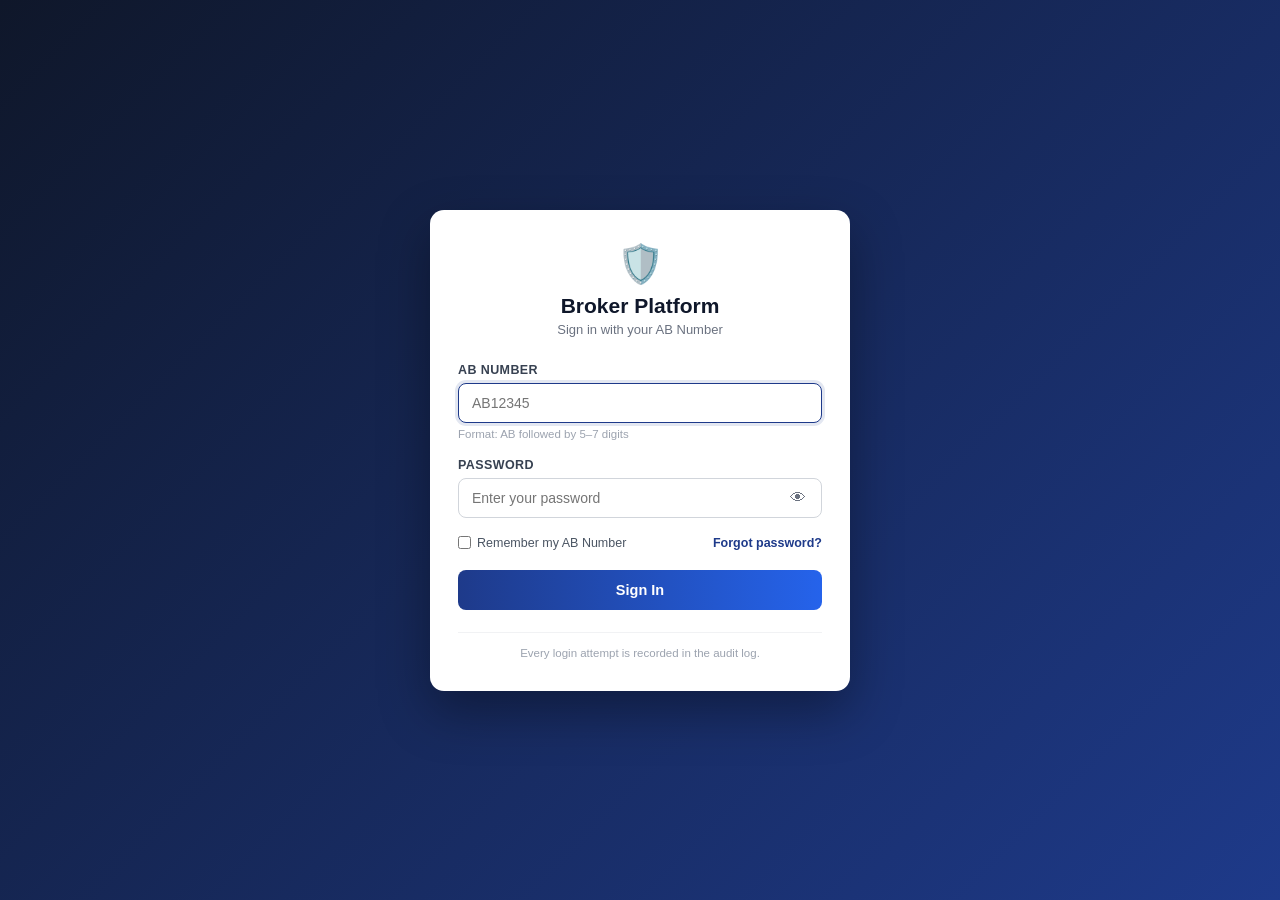
==== index.html @ 59cff595 "Initial commit: Audit Log Console with AB Number authentication" ====
<!DOCTYPE html>
<html lang="en">
<head>
  <meta charset="UTF-8" />
  <meta name="viewport" content="width=device-width, initial-scale=1.0"/>
  <title>Broker Platform — Login</title>
  <link rel="stylesheet" href="css/login.css" />
</head>
<body>

  <div class="login-wrap">
    <div class="login-card">

      <div class="brand">
        <div class="brand-icon">🛡️</div>
        <h1>Broker Platform</h1>
        <p>Sign in with your AB Number</p>
      </div>

      <form id="loginForm" autocomplete="off">
        <div class="field">
          <label for="abNumber">AB Number</label>
          <input
            type="text"
            id="abNumber"
            name="abNumber"
            placeholder="AB12345"
            pattern="^AB\d{5,7}$"
            maxlength="9"
            required
            autofocus
          />
          <small class="hint">Format: AB followed by 5–7 digits</small>
        </div>

        <div class="field">
          <label for="password">Password</label>
          <div class="password-wrap">
            <input
              type="password"
              id="password"
              name="password"
              placeholder="Enter your password"
              minlength="8"
              required
            />
            <button type="button" id="togglePwd" class="toggle-pwd" aria-label="Show password">👁</button>
          </div>
        </div>

        <div class="row">
          <label class="remember">
            <input type="checkbox" id="remember" />
            <span>Remember my AB Number</span>
          </label>
          <a href="#" class="forgot">Forgot password?</a>
        </div>

        <button type="submit" class="btn-primary" id="loginBtn">
          Sign In
        </button>

        <div id="errorBox" class="error-box" role="alert"></div>
      </form>

      <div class="footer">
        <p>Every login attempt is recorded in the audit log.</p>
      </div>

    </div>
  </div>

  <script src="js/login.js"></script>
</body>
</html>
---- css/login.css ----
* { box-sizing: border-box; margin: 0; padding: 0; }

body {
  font-family: -apple-system, BlinkMacSystemFont, "Segoe UI", Roboto, Arial, sans-serif;
  background: linear-gradient(135deg, #0f172a 0%, #1e3a8a 100%);
  min-height: 100vh;
  display: flex;
  align-items: center;
  justify-content: center;
  padding: 20px;
  color: #1f2937;
}

.login-wrap {
  width: 100%;
  max-width: 420px;
}

.login-card {
  background: #fff;
  border-radius: 14px;
  padding: 32px 28px;
  box-shadow: 0 20px 50px rgba(0,0,0,0.35);
}

.brand {
  text-align: center;
  margin-bottom: 26px;
}

.brand-icon {
  font-size: 38px;
  margin-bottom: 8px;
}

.brand h1 {
  font-size: 21px;
  font-weight: 700;
  color: #0f172a;
  margin-bottom: 4px;
}

.brand p {
  font-size: 13px;
  color: #6b7280;
}

.field {
  margin-bottom: 18px;
}

.field label {
  display: block;
  font-size: 12.5px;
  font-weight: 600;
  color: #374151;
  margin-bottom: 6px;
  text-transform: uppercase;
  letter-spacing: 0.4px;
}

.field input[type="text"],
.field input[type="password"] {
  width: 100%;
  padding: 11px 13px;
  border: 1px solid #d1d5db;
  border-radius: 8px;
  font-size: 14px;
  transition: all 0.15s;
  background: #fff;
}

.field input:focus {
  outline: none;
  border-color: #1e3a8a;
  box-shadow: 0 0 0 3px rgba(30,58,138,0.12);
}

.field input.invalid {
  border-color: #dc2626;
  box-shadow: 0 0 0 3px rgba(220,38,38,0.12);
}

.field .hint {
  display: block;
  font-size: 11.5px;
  color: #9ca3af;
  margin-top: 5px;
}

.password-wrap {
  position: relative;
}

.toggle-pwd {
  position: absolute;
  right: 8px;
  top: 50%;
  transform: translateY(-50%);
  background: none;
  border: none;
  cursor: pointer;
  font-size: 16px;
  padding: 6px 8px;
  color: #6b7280;
  border-radius: 6px;
}

.toggle-pwd:hover { background: #f3f4f6; }

.row {
  display: flex;
  justify-content: space-between;
  align-items: center;
  margin-bottom: 20px;
  font-size: 12.5px;
}

.remember {
  display: flex;
  align-items: center;
  gap: 6px;
  color: #4b5563;
  cursor: pointer;
}

.remember input { accent-color: #1e3a8a; }

.forgot {
  color: #1e3a8a;
  text-decoration: none;
  font-weight: 600;
}

.forgot:hover { text-decoration: underline; }

.btn-primary {
  width: 100%;
  background: linear-gradient(90deg, #1e3a8a, #2563eb);
  color: #fff;
  border: none;
  padding: 12px;
  border-radius: 8px;
  font-size: 14.5px;
  font-weight: 600;
  cursor: pointer;
  transition: opacity 0.15s, transform 0.05s;
}

.btn-primary:hover { opacity: 0.94; }
.btn-primary:active { transform: scale(0.99); }
.btn-primary:disabled { opacity: 0.6; cursor: not-allowed; }

.error-box {
  margin-top: 14px;
  padding: 10px 12px;
  border-radius: 8px;
  font-size: 12.5px;
  display: none;
  background: #fee2e2;
  color: #991b1b;
  border: 1px solid #fca5a5;
}

.error-box.show { display: block; }

.error-box.success {
  background: #dcfce7;
  color: #166534;
  border-color: #86efac;
}

.footer {
  margin-top: 22px;
  text-align: center;
  font-size: 11.5px;
  color: #9ca3af;
  border-top: 1px solid #f1f2f4;
  padding-top: 14px;
}
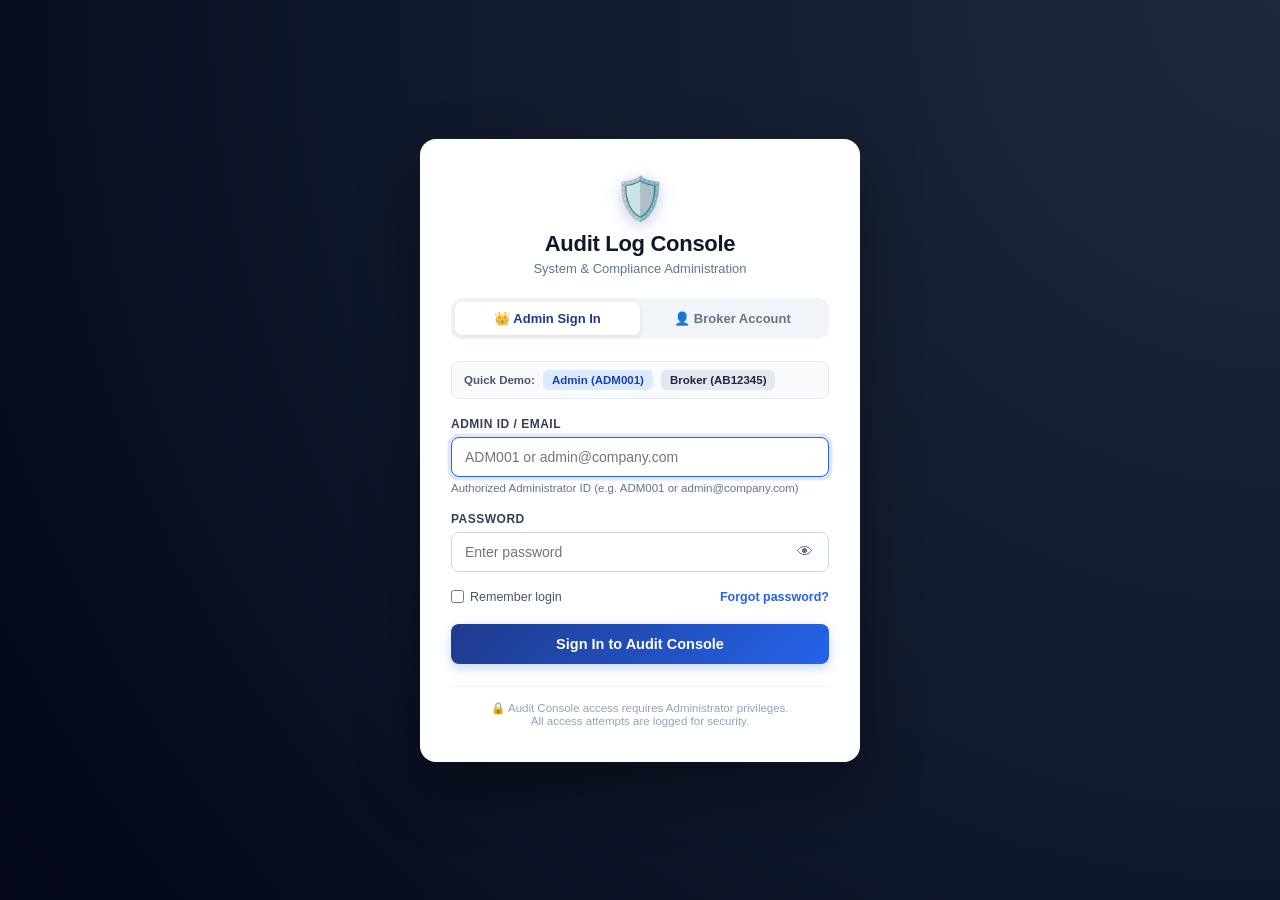
==== commit 55af1162: "switching from broker to admin" ====
--- a/index.html
+++ b/index.html
@@ -3,7 +3,7 @@
 <head>
   <meta charset="UTF-8" />
   <meta name="viewport" content="width=device-width, initial-scale=1.0"/>
-  <title>Broker Platform — Login</title>
+  <title>Audit Log Console — Login</title>
   <link rel="stylesheet" href="css/login.css" />
 </head>
 <body>
@@ -13,24 +13,41 @@
 
       <div class="brand">
         <div class="brand-icon">🛡️</div>
-        <h1>Broker Platform</h1>
-        <p>Sign in with your AB Number</p>
+        <h1>Audit Log Console</h1>
+        <p>System & Compliance Administration</p>
+      </div>
+
+      <!-- Role Selection Tabs -->
+      <div class="role-tabs" id="roleTabs">
+        <button type="button" class="role-tab active" data-role="admin">
+          <span>👑 Admin Sign In</span>
+        </button>
+        <button type="button" class="role-tab" data-role="broker">
+          <span>👤 Broker Account</span>
+        </button>
+      </div>
+
+      <!-- Quick Demo Fill Helper -->
+      <div class="quick-fill-bar">
+        <span>Quick Demo:</span>
+        <button type="button" class="chip-btn admin-chip" id="demoAdminBtn">Admin (ADM001)</button>
+        <button type="button" class="chip-btn" id="demoBrokerBtn">Broker (AB12345)</button>
       </div>
 
       <form id="loginForm" autocomplete="off">
+        <input type="hidden" id="activeRole" value="admin" />
+
         <div class="field">
-          <label for="abNumber">AB Number</label>
+          <label for="userIdentifier" id="idLabel">Admin ID / Email</label>
           <input
             type="text"
-            id="abNumber"
-            name="abNumber"
-            placeholder="AB12345"
-            pattern="^AB\d{5,7}$"
-            maxlength="9"
+            id="userIdentifier"
+            name="userIdentifier"
+            placeholder="ADM001 or admin@company.com"
             required
             autofocus
           />
-          <small class="hint">Format: AB followed by 5–7 digits</small>
+          <small class="hint" id="idHint">Authorized Administrator ID (e.g. ADM001 or admin@company.com)</small>
         </div>
 
         <div class="field">
@@ -40,8 +57,8 @@
               type="password"
               id="password"
               name="password"
-              placeholder="Enter your password"
-              minlength="8"
+              placeholder="Enter password"
+              minlength="6"
               required
             />
             <button type="button" id="togglePwd" class="toggle-pwd" aria-label="Show password">👁</button>
@@ -51,20 +68,20 @@
         <div class="row">
           <label class="remember">
             <input type="checkbox" id="remember" />
-            <span>Remember my AB Number</span>
+            <span>Remember login</span>
           </label>
-          <a href="#" class="forgot">Forgot password?</a>
+          <a href="#" class="forgot" onclick="alert('Contact Security Admin for password reset.'); return false;">Forgot password?</a>
         </div>
 
         <button type="submit" class="btn-primary" id="loginBtn">
-          Sign In
+          Sign In to Audit Console
         </button>
 
         <div id="errorBox" class="error-box" role="alert"></div>
       </form>
 
       <div class="footer">
-        <p>Every login attempt is recorded in the audit log.</p>
+        <p>🔒 Audit Console access requires Administrator privileges.<br/>All access attempts are logged for security.</p>
       </div>
 
     </div>
--- a/css/login.css
+++ b/css/login.css
@@ -1,8 +1,8 @@
 * { box-sizing: border-box; margin: 0; padding: 0; }
 
 body {
-  font-family: -apple-system, BlinkMacSystemFont, "Segoe UI", Roboto, Arial, sans-serif;
-  background: linear-gradient(135deg, #0f172a 0%, #1e3a8a 100%);
+  font-family: -apple-system, BlinkMacSystemFont, "Segoe UI", Roboto, "Helvetica Neue", Arial, sans-serif;
+  background: radial-gradient(circle at top right, #1e293b, #0f172a 60%, #020617);
   min-height: 100vh;
   display: flex;
   align-items: center;
@@ -13,36 +13,119 @@
 
 .login-wrap {
   width: 100%;
-  max-width: 420px;
+  max-width: 440px;
 }
 
 .login-card {
-  background: #fff;
-  border-radius: 14px;
-  padding: 32px 28px;
-  box-shadow: 0 20px 50px rgba(0,0,0,0.35);
+  background: #ffffff;
+  border-radius: 16px;
+  padding: 34px 30px;
+  box-shadow: 0 25px 60px rgba(0, 0, 0, 0.4), 0 0 1px rgba(255, 255, 255, 0.2);
+  border: 1px solid rgba(255, 255, 255, 0.1);
 }
 
 .brand {
   text-align: center;
-  margin-bottom: 26px;
+  margin-bottom: 22px;
 }
 
 .brand-icon {
-  font-size: 38px;
+  font-size: 42px;
   margin-bottom: 8px;
+  display: inline-block;
+  filter: drop-shadow(0 4px 8px rgba(30, 58, 138, 0.25));
 }
 
 .brand h1 {
-  font-size: 21px;
+  font-size: 22px;
   font-weight: 700;
   color: #0f172a;
+  letter-spacing: -0.3px;
   margin-bottom: 4px;
 }
 
 .brand p {
   font-size: 13px;
-  color: #6b7280;
+  color: #64748b;
+}
+
+/* Tabs */
+.role-tabs {
+  display: flex;
+  background: #f1f5f9;
+  padding: 4px;
+  border-radius: 10px;
+  margin-bottom: 22px;
+}
+
+.role-tab {
+  flex: 1;
+  border: none;
+  background: transparent;
+  padding: 9px 12px;
+  font-size: 13px;
+  font-weight: 600;
+  color: #64748b;
+  border-radius: 7px;
+  cursor: pointer;
+  transition: all 0.2s ease;
+  display: flex;
+  align-items: center;
+  justify-content: center;
+  gap: 6px;
+}
+
+.role-tab.active {
+  background: #ffffff;
+  color: #1e3a8a;
+  box-shadow: 0 2px 6px rgba(0, 0, 0, 0.08);
+}
+
+.role-tab:hover:not(.active) {
+  color: #334155;
+}
+
+/* Quick Fill Bar */
+.quick-fill-bar {
+  display: flex;
+  align-items: center;
+  gap: 8px;
+  margin-bottom: 18px;
+  background: #f8fafc;
+  border: 1px solid #e2e8f0;
+  padding: 8px 12px;
+  border-radius: 8px;
+  font-size: 11.5px;
+  color: #475569;
+}
+
+.quick-fill-bar span {
+  font-weight: 600;
+  white-space: nowrap;
+}
+
+.chip-btn {
+  background: #e2e8f0;
+  border: none;
+  padding: 4px 9px;
+  border-radius: 6px;
+  font-size: 11.5px;
+  font-weight: 600;
+  color: #1e293b;
+  cursor: pointer;
+  transition: background 0.15s, transform 0.05s;
+}
+
+.chip-btn:hover {
+  background: #cbd5e1;
+}
+
+.chip-btn.admin-chip {
+  background: #dbeafe;
+  color: #1e40af;
+}
+.chip-btn.admin-chip:hover {
+  background: #bfdbfe;
 }
 
 .field {
@@ -51,40 +134,41 @@
 
 .field label {
   display: block;
-  font-size: 12.5px;
-  font-weight: 600;
-  color: #374151;
+  font-size: 12px;
+  font-weight: 700;
+  color: #334155;
   margin-bottom: 6px;
   text-transform: uppercase;
-  letter-spacing: 0.4px;
+  letter-spacing: 0.5px;
 }
 
 .field input[type="text"],
 .field input[type="password"] {
   width: 100%;
   padding: 11px 13px;
-  border: 1px solid #d1d5db;
+  border: 1px solid #cbd5e1;
   border-radius: 8px;
   font-size: 14px;
-  transition: all 0.15s;
-  background: #fff;
+  transition: all 0.15s ease-in-out;
+  background: #ffffff;
+  color: #0f172a;
 }
 
 .field input:focus {
   outline: none;
-  border-color: #1e3a8a;
-  box-shadow: 0 0 0 3px rgba(30,58,138,0.12);
+  border-color: #2563eb;
+  box-shadow: 0 0 0 3.5px rgba(37, 99, 235, 0.15);
 }
 
 .field input.invalid {
   border-color: #dc2626;
-  box-shadow: 0 0 0 3px rgba(220,38,38,0.12);
+  box-shadow: 0 0 0 3.5px rgba(220, 38, 38, 0.15);
 }
 
 .field .hint {
   display: block;
   font-size: 11.5px;
-  color: #9ca3af;
+  color: #64748b;
   margin-top: 5px;
 }
 
@@ -102,11 +186,11 @@
   cursor: pointer;
   font-size: 16px;
   padding: 6px 8px;
-  color: #6b7280;
+  color: #64748b;
   border-radius: 6px;
 }
 
-.toggle-pwd:hover { background: #f3f4f6; }
+.toggle-pwd:hover { background: #f1f5f9; }
 
 .row {
   display: flex;
@@ -120,14 +204,14 @@
   display: flex;
   align-items: center;
   gap: 6px;
-  color: #4b5563;
+  color: #475569;
   cursor: pointer;
 }
 
 .remember input { accent-color: #1e3a8a; }
 
 .forgot {
-  color: #1e3a8a;
+  color: #2563eb;
   text-decoration: none;
   font-weight: 600;
 }
@@ -136,45 +220,49 @@
 
 .btn-primary {
   width: 100%;
-  background: linear-gradient(90deg, #1e3a8a, #2563eb);
-  color: #fff;
+  background: linear-gradient(135deg, #1e3a8a, #2563eb);
+  color: #ffffff;
   border: none;
   padding: 12px;
   border-radius: 8px;
   font-size: 14.5px;
   font-weight: 600;
   cursor: pointer;
-  transition: opacity 0.15s, transform 0.05s;
-}
-
-.btn-primary:hover { opacity: 0.94; }
+  transition: opacity 0.15s, transform 0.05s, box-shadow 0.15s;
+  box-shadow: 0 4px 12px rgba(37, 99, 235, 0.25);
+}
+
+.btn-primary:hover { opacity: 0.95; box-shadow: 0 6px 16px rgba(37, 99, 235, 0.35); }
 .btn-primary:active { transform: scale(0.99); }
 .btn-primary:disabled { opacity: 0.6; cursor: not-allowed; }
 
 .error-box {
-  margin-top: 14px;
-  padding: 10px 12px;
+  margin-top: 16px;
+  padding: 12px 14px;
   border-radius: 8px;
   font-size: 12.5px;
+  line-height: 1.45;
   display: none;
-  background: #fee2e2;
+  background: #fef2f2;
   color: #991b1b;
   border: 1px solid #fca5a5;
+  box-shadow: 0 2px 8px rgba(220, 38, 38, 0.08);
 }
 
 .error-box.show { display: block; }
 
 .error-box.success {
-  background: #dcfce7;
+  background: #f0fdf4;
   color: #166534;
   border-color: #86efac;
+  box-shadow: 0 2px 8px rgba(22, 101, 52, 0.08);
 }
 
 .footer {
   margin-top: 22px;
   text-align: center;
   font-size: 11.5px;
-  color: #9ca3af;
-  border-top: 1px solid #f1f2f4;
+  color: #94a3b8;
+  border-top: 1px solid #f1f5f9;
   padding-top: 14px;
 }
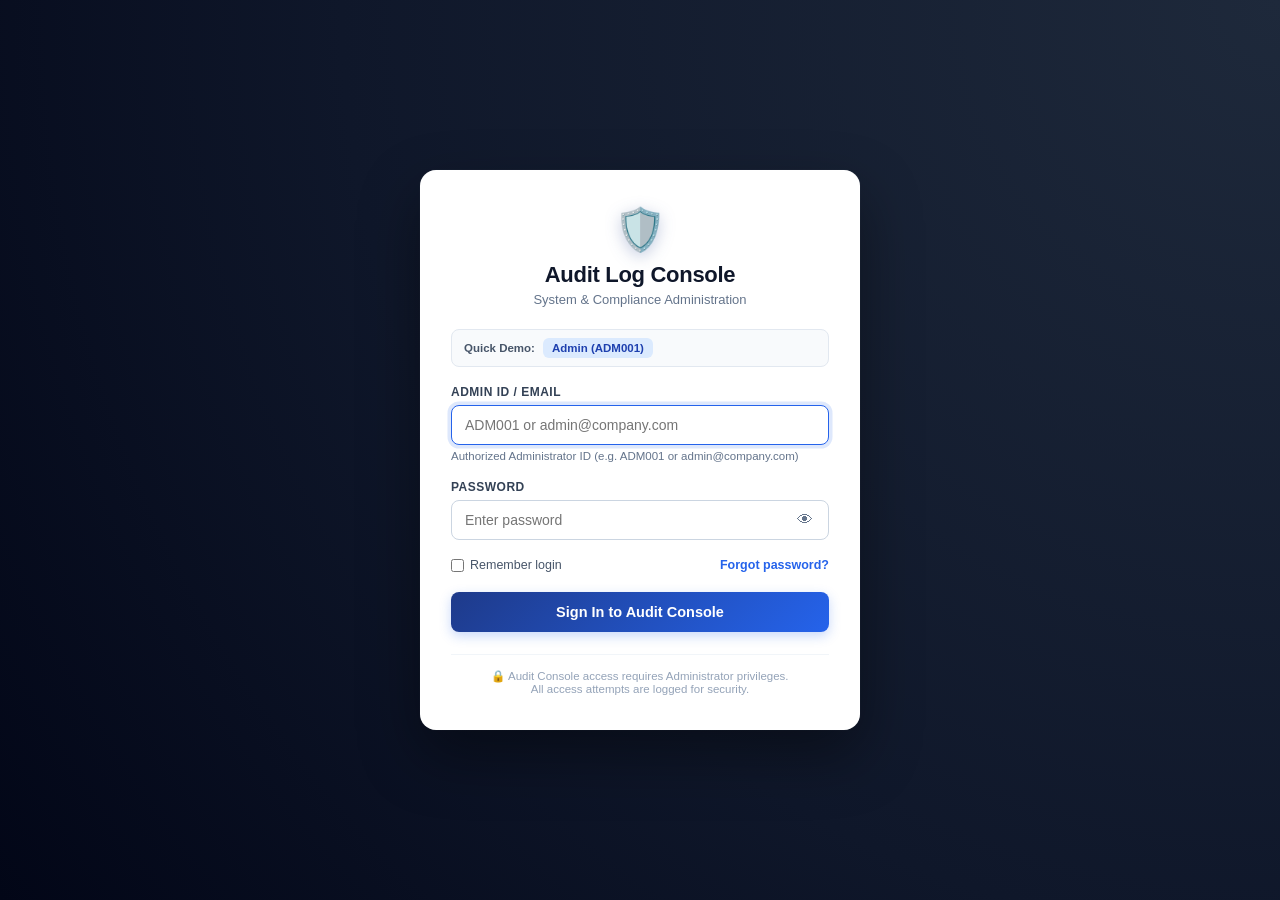
==== commit 1d21f099: "Remove Broker options from login page" ====
--- a/index.html
+++ b/index.html
@@ -17,21 +17,10 @@
         <p>System & Compliance Administration</p>
       </div>
 
-      <!-- Role Selection Tabs -->
-      <div class="role-tabs" id="roleTabs">
-        <button type="button" class="role-tab active" data-role="admin">
-          <span>👑 Admin Sign In</span>
-        </button>
-        <button type="button" class="role-tab" data-role="broker">
-          <span>👤 Broker Account</span>
-        </button>
-      </div>
-
       <!-- Quick Demo Fill Helper -->
       <div class="quick-fill-bar">
         <span>Quick Demo:</span>
         <button type="button" class="chip-btn admin-chip" id="demoAdminBtn">Admin (ADM001)</button>
-        <button type="button" class="chip-btn" id="demoBrokerBtn">Broker (AB12345)</button>
       </div>
 
       <form id="loginForm" autocomplete="off">
